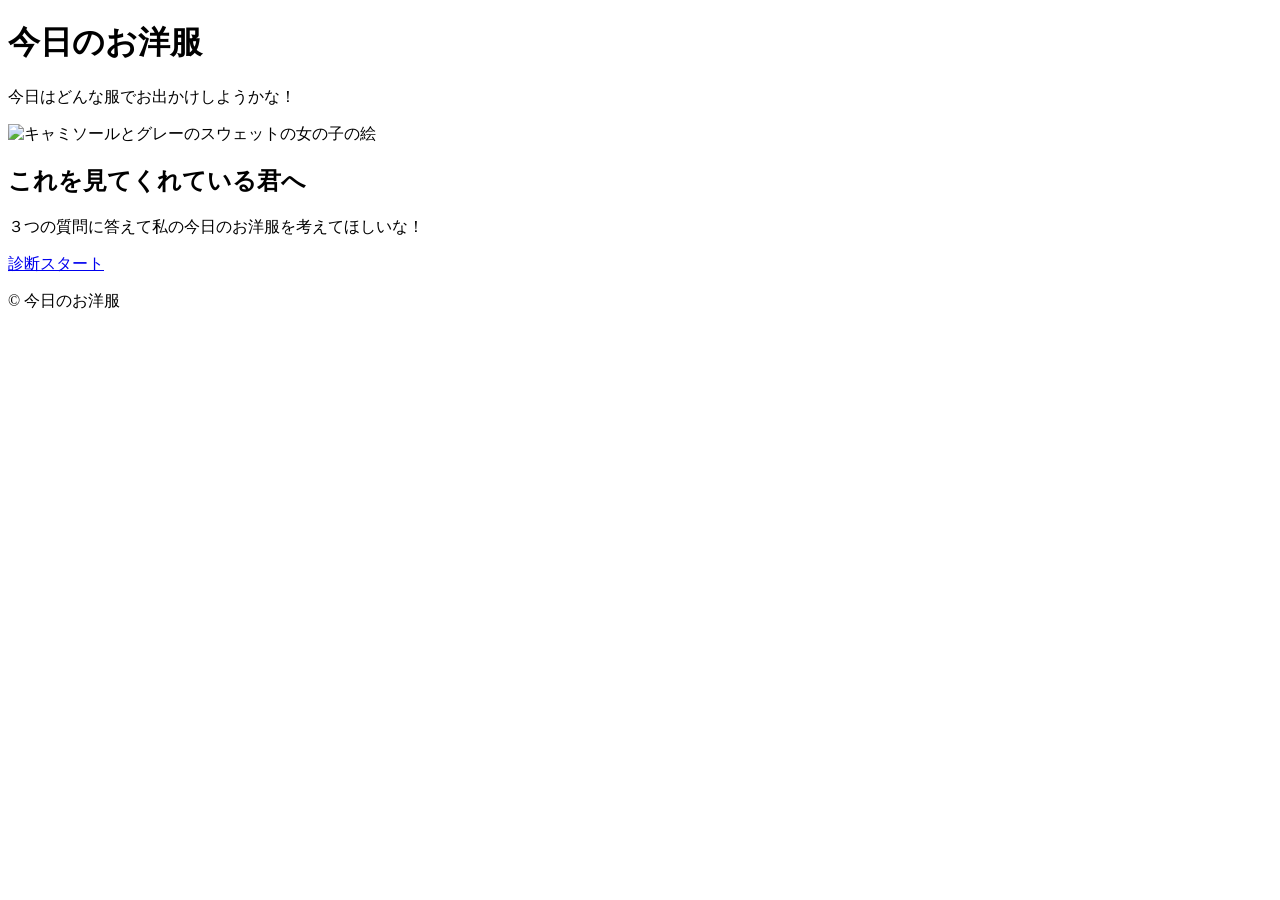
==== index.html @ 146e9564 "fast commit" ====
<!DOCTYPE html>
<html lang="en">
<head>
    <meta charset="UTF-8">
    <meta name="viewport" content="width=device-width, initial-scale=1.0">
    <meta name="robots" content="noindex, nofollow">
    <meta name="description" content="これはJavaScriptの課題作品です。">

    <title>今日のお洋服</title>
    <link rel="stylesheet" href="css/style.css">

</head>
<body>
    
<header>

    <h1> 今日のお洋服 </h1>
    <p>今日はどんな服でお出かけしようかな！</p>

</header>

<!--メイン画像 -->
<main>

    <section class ="main-visual">
        <img src ="images/　　　.jpg" alt ="キャミソールとグレーのスウェットの女の子の絵">

    </section>

    <!--診断開始-->

    <section class="start">

        <h2>これを見てくれている君へ</h2>
        <p>３つの質問に答えて私の今日のお洋服を考えてほしいな！</p>

        <a href="q1.html" class="start-button">
            診断スタート
        </a>
    </section>

    </main>

    <footer>
        <p>&copy; 今日のお洋服</p>
    </footer>

    
    <script src="js/script -01.js"></script>


</body>

</html>
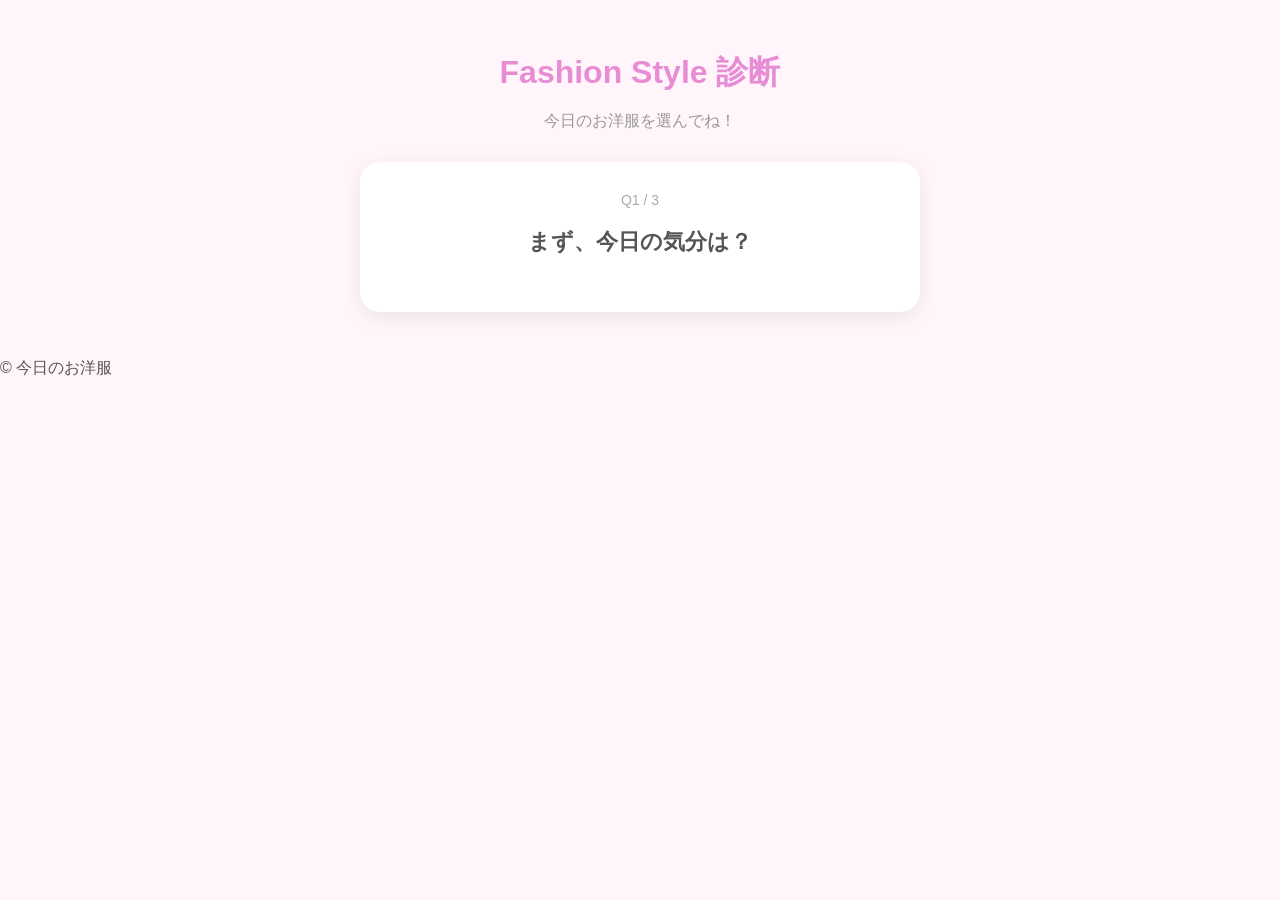
==== commit 32b4c4b2: "henkou" ====
--- a/index.html
+++ b/index.html
@@ -6,40 +6,63 @@
     <meta name="robots" content="noindex, nofollow">
     <meta name="description" content="これはJavaScriptの課題作品です。">
 
-    <title>今日のお洋服</title>
+    <title>Fashion Style 診断</title>
     <link rel="stylesheet" href="css/style.css">
 
 </head>
 <body>
     
-<header>
+<div class="container">
 
-    <h1> 今日のお洋服 </h1>
-    <p>今日はどんな服でお出かけしようかな！</p>
+    <h1> Fashion Style 診断 </h1>
+    <p class="sub-title">
+        今日のお洋服を選んでね！
+    </p>
 
-</header>
 
-<!--メイン画像 -->
-<main>
 
-    <section class ="main-visual">
-        <img src ="images/　　　.jpg" alt ="キャミソールとグレーのスウェットの女の子の絵">
+<!--診断画面 -->
+<div id="quiz" class="question">
 
-    </section>
+    <div id="progress" class="progress">
+     Q1 / 3
+     </div>
 
-    <!--診断開始-->
+     <h2 id="question-text">
+        まず、今日の気分は？
+     </h2>
 
-    <section class="start">
+     <div id="answers"></div>
 
-        <h2>これを見てくれている君へ</h2>
-        <p>３つの質問に答えて私の今日のお洋服を考えてほしいな！</p>
+     </div>
 
-        <a href="q1.html" class="start-button">
-            診断スタート
-        </a>
-    </section>
+<!--結果画面-->
+<div id="result" class="result hidden">
 
-    </main>
+<div id="result-icon" class="result-icon">
+    <!---リボンのアイコン挿入-->>
+</div>
+
+<p>あなたの結果は……</p>
+
+<div id="result-name" class="result-name">
+    ガーリー
+</div>
+
+<p id="result-description">
+    甘くて可愛い雰囲気が似合うタイプ  <!--文字横にハートのアイコン挿入-->>
+</p>
+
+<button class="restart-button" onclick="restartQuiz()">
+    もう一度診断する
+</button>
+
+</div>
+
+</div>
+
+
+
 
     <footer>
         <p>&copy; 今日のお洋服</p>
@@ -47,6 +70,7 @@
 
     
     <script src="js/script -01.js"></script>
+    <script src="js/script -02.js"></script>
 
 
 </body>
--- a/css/style.css
+++ b/css/style.css
@@ -0,0 +1,104 @@
+@charset "UTF-8";
+
+* {
+    box-sizing: border-box;
+}
+
+body {
+    margin: 0;
+    font-family: sans-serif;
+    background: #fff5fa;
+    color: #555;
+}
+
+.container {
+    max-width: 600px;
+    margin: 0 auto;
+    padding: 30px 20px;
+    text-align: center;
+}
+
+h1 {
+    color: #e88dd5;
+    margin-bottom: 10px;
+}
+
+.sub-title {
+    color: #999;
+    margin-bottom: 30px;
+}
+
+.question {
+    background: white;
+    border-radius: 20px;
+    padding: 30px 20px;
+    box-shadow: 0 5px 20px rgba(0,0,0,0.08);
+}
+
+.question-number {
+    color: #e88bb5;
+    font-weight: bold;
+    margin-bottom: 10px;
+}
+
+h2 {
+    font-size: 22px;
+    margin-bottom: 25px;
+}
+
+.answer-button {
+    display: block;
+    width: 100%;
+    padding: 16px;
+    margin: 12px 0;
+    border: 2px solid #f3b6d2;
+    border-radius: 15px;
+    background: #fff;
+    color: #555;
+    font-size: 16px;
+    cursor: pointer;
+    transition: 0.2s;
+}
+
+.answer-button:hover {
+    background: #fff0f7;
+    transform: translateY(-2px);
+}
+
+.result {
+    background: white;
+    border-radius: 20px;
+    padding: 35px 20px;
+    box-shadow: 0 5px 20px rgba(0,0,0,0.08);
+}
+
+.result-icon {
+    font-size: 50px;
+}
+
+.result-name {
+    font-size: 30px;
+    color: #e88dd5;
+    margin: 15px 0;
+}
+
+.restart-button {
+    border: none;
+    background: #e88bb5;
+    color:white;
+    padding: 15px 30px;
+    border-radius: 30px;
+    font-size: 16px;
+    cursor: pointer;
+    margin-top: 20px;
+}
+
+.hidden {
+    display: none;
+}
+
+.progress {
+    color: #aaa;
+    font-size: 14px;
+    margin-bottom: 15px;
+}
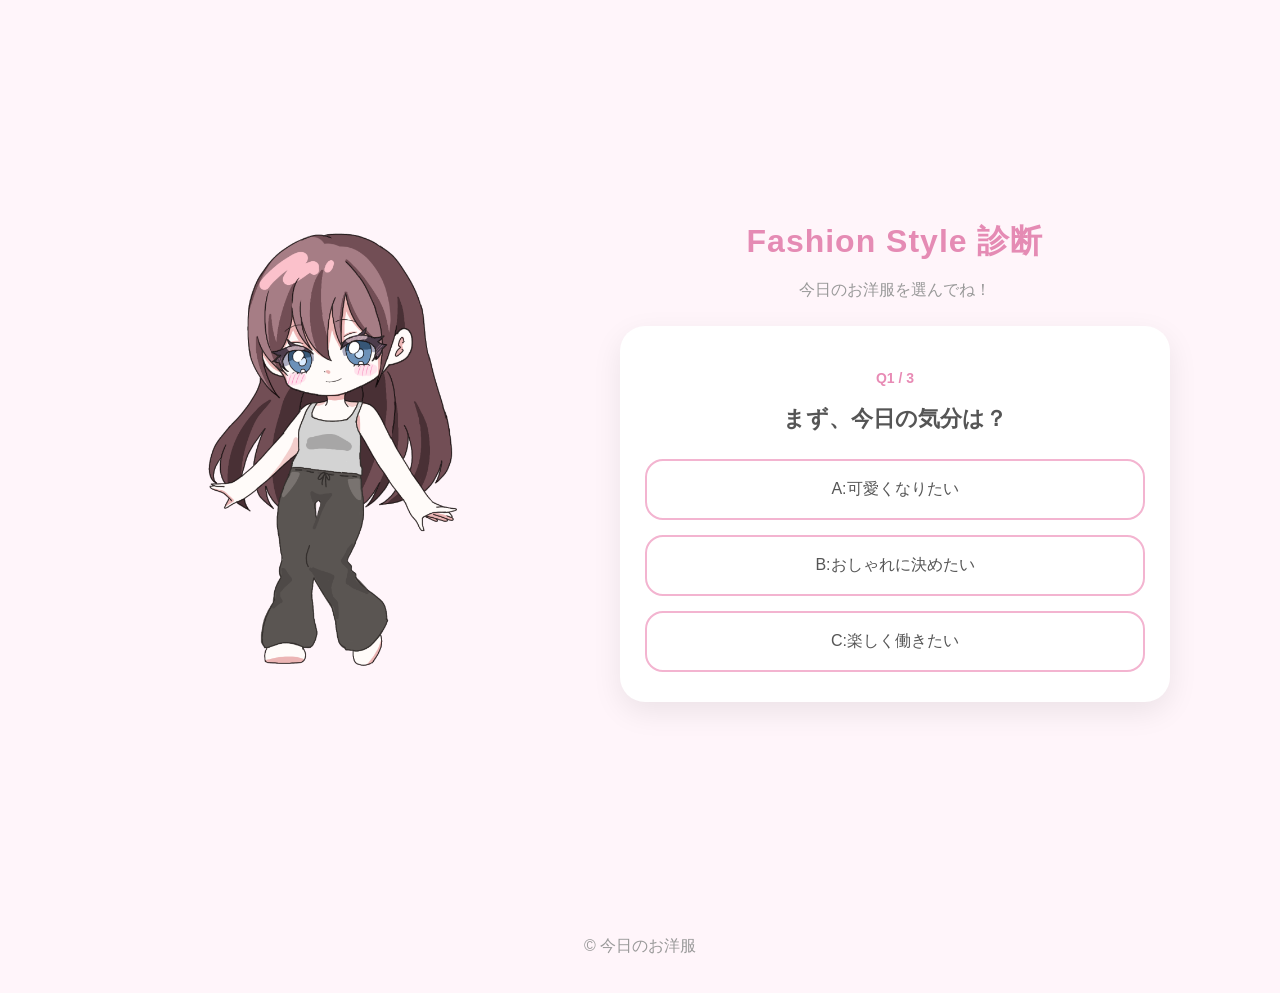
==== commit 497bf82a: "henkou" ====
--- a/index.html
+++ b/index.html
@@ -6,61 +6,81 @@
     <meta name="robots" content="noindex, nofollow">
     <meta name="description" content="これはJavaScriptの課題作品です。">
 
+    <link rel="stylesheet" href="css/style.css">
+    <link rel="stylesheet" href="https://cdnjs.cloudflare.com/ajax/libs/font-awesome/6.5.2/css/all.min.css">
+
     <title>Fashion Style 診断</title>
-    <link rel="stylesheet" href="css/style.css">
 
 </head>
 <body>
-    
-<div class="container">
 
+<main class="container">
+<!--左側女の子-->
+<div class="girl-area">
+
+<img id="girl-image" src="images/oyouhuku.png" alt="パジャマ姿">
+
+</div>
+
+<!--右側に診断-->
+<div class="content-area">
+    <header class="header">
     <h1> Fashion Style 診断 </h1>
     <p class="sub-title">
         今日のお洋服を選んでね！
     </p>
-
+    </header>
 
 
 <!--診断画面 -->
-<div id="quiz" class="question">
+<section id="quiz" class="quiz">
 
-    <div id="progress" class="progress">
+<div class="question">
+
+    <p id="progress" class="progress">
      Q1 / 3
-     </div>
+    </p>
 
      <h2 id="question-text">
         まず、今日の気分は？
      </h2>
 
-     <div id="answers"></div>
+     <div id="answers" class="answers"></div><!--class +-->
 
      </div>
 
+     </section>
+
 <!--結果画面-->
-<div id="result" class="result hidden">
+<section id="result" class="result hidden"><!--section-->
 
-<div id="result-icon" class="result-icon">
-    <!---リボンのアイコン挿入-->>
+
+<p>あなたの結果は……</p>
+
+<div id="result-icon" class="result-icon"><!---->
+    <!---リボンのアイコン挿入-->
 </div>
 
-<p>あなたの結果は……</p>
 
 <div id="result-name" class="result-name">
     ガーリー
 </div>
 
 <p id="result-description">
-    甘くて可愛い雰囲気が似合うタイプ  <!--文字横にハートのアイコン挿入-->>
+    甘くて可愛い雰囲気が似合うタイプ  <!--文字横にハートのアイコン挿入-->
 </p>
+
 
 <button class="restart-button" onclick="restartQuiz()">
     もう一度診断する
 </button>
 
-</div>
+</section>
 
 </div>
 
+
+</main>
 
 
 
@@ -68,10 +88,11 @@
         <p>&copy; 今日のお洋服</p>
     </footer>
 
-    
+
+
     <script src="js/script -01.js"></script>
     <script src="js/script -02.js"></script>
-
+    
 
 </body>
 
--- a/css/style.css
+++ b/css/style.css
@@ -11,94 +11,238 @@
     color: #555;
 }
 
+
+/*メイン*/
+
+
 .container {
-    max-width: 600px;
+    max-width: 1100px;
     margin: 0 auto;
-    padding: 30px 20px;
-    text-align: center;
-}
-
-h1 {
-    color: #e88dd5;
+    padding: 40px 20px;
+    display: flex;
+    gap: 50px;
+    align-items: center;
+    min-height: 100vh;
+}
+
+
+/*女の子を左に配置*/
+
+
+.girl-area {
+    width: 45%;
+    text-align: center;
+}
+
+/* 女の子の画像 */
+
+.girl-area img {
+    width: 100%;
+    max-width: 450px;
+    max-height: 650px;
+    object-fit: contain;
+}
+
+
+/*右側：診断*/
+
+
+.content-area {
+    width: 55%;
+    max-width: 550px;
+}
+
+
+/*タイトル*/
+
+
+.header {
+    text-align: center;
+    margin-bottom: 25px;
+}
+
+.header h1 {
+    color: #e58bb4;
+    font-size: 32px;
     margin-bottom: 10px;
-}
-
-.sub-title {
+    letter-spacing: 1px;
+}
+
+.header p {
     color: #999;
-    margin-bottom: 30px;
-}
+}
+
+/*診断画面*/
+
+
+.quiz {
+    background: white;
+    padding: 30px 25px;
+    border-radius: 25px;
+
+    /* ふんわりした影 */
+    box-shadow: 0 10px 30px rgba(0, 0, 0, 0.08);
+
+    text-align: center;
+}
+
+/* 質問 */
 
 .question {
-    background: white;
-    border-radius: 20px;
-    padding: 30px 20px;
-    box-shadow: 0 5px 20px rgba(0,0,0,0.08);
-}
-
-.question-number {
+    width: 100%;
+}
+
+.progress {
     color: #e88bb5;
+    font-size: 14px;
     font-weight: bold;
-    margin-bottom: 10px;
+    margin-bottom: 15px;
 }
 
 h2 {
+    color: #555;
     font-size: 22px;
     margin-bottom: 25px;
 }
 
+
+/*選択肢*/
+
+
+.answers {
+    display: flex;
+    flex-direction: column;
+    gap: 15px;
+}
+
 .answer-button {
-    display: block;
     width: 100%;
-    padding: 16px;
-    margin: 12px 0;
-    border: 2px solid #f3b6d2;
-    border-radius: 15px;
+    padding: 18px;
+
+    border-radius: 18px;
+    border: 2px solid #f3b4d0;
+
     background: #fff;
+
     color: #555;
     font-size: 16px;
+    font-weight: 500;
+
     cursor: pointer;
+
     transition: 0.2s;
 }
+
+/* マウスを乗せたとき */
 
 .answer-button:hover {
     background: #fff0f7;
+    border-color: #e88bb5;
     transform: translateY(-2px);
 }
+
+
+/*結果画面*/
+
 
 .result {
     background: white;
-    border-radius: 20px;
-    padding: 35px 20px;
-    box-shadow: 0 5px 20px rgba(0,0,0,0.08);
-}
+
+    padding: 40px 25px;
+
+    border-radius: 25px;
+
+    text-align: center;
+
+    box-shadow: 0 10px 30px rgba(0, 0, 0, 0.08);
+}
+
+/* 結果のアイコン */
 
 .result-icon {
-    font-size: 50px;
-}
+    font-size: 55px;
+    margin-bottom: 10px;
+}
+
+/* 結果の名前 */
 
 .result-name {
-    font-size: 30px;
-    color: #e88dd5;
+    color: #e58bb4;
+    font-size: 32px;
+    font-weight: bold;
+
     margin: 15px 0;
 }
 
+/* 結果の説明 */
+
+#result-description {
+    color: #777;
+    line-height: 1.8;
+}
+
+/*もう一度診断するボタン*/
+
 .restart-button {
+    margin-top: 20px;
+
+    padding: 15px 30px;
+
     border: none;
+    border-radius: 30px;
+
     background: #e88bb5;
-    color:white;
-    padding: 15px 30px;
-    border-radius: 30px;
+    color: white;
+
     font-size: 16px;
+    font-weight: bold;
+
     cursor: pointer;
-    margin-top: 20px;
-}
+
+    transition: 0.2s;
+}
+
+.restart-button:hover {
+    background: #df78a6;
+    transform: translateY(-2px);
+}
+
+/*非表示*/
+
 
 .hidden {
     display: none;
 }
 
-.progress {
-    color: #aaa;
-    font-size: 14px;
-    margin-bottom: 15px;
+/*フッター*/
+
+footer {
+    text-align: center;
+    color: #999;
+    padding: 20px;
+}
+
+
+/*スマホ対応*/
+
+@media (max-width: 700px) {
+
+    .container {
+        flex-direction: column;
+        padding-top: 20px;
+    }
+
+    .girl-area {
+        width: 100%;
+        order: 1;
+    }
+
+    .girl-area img {
+        max-height: 350px;
+    }
+
+    .content-area {
+        width: 100%;
+        order: 2;
+    }
 }
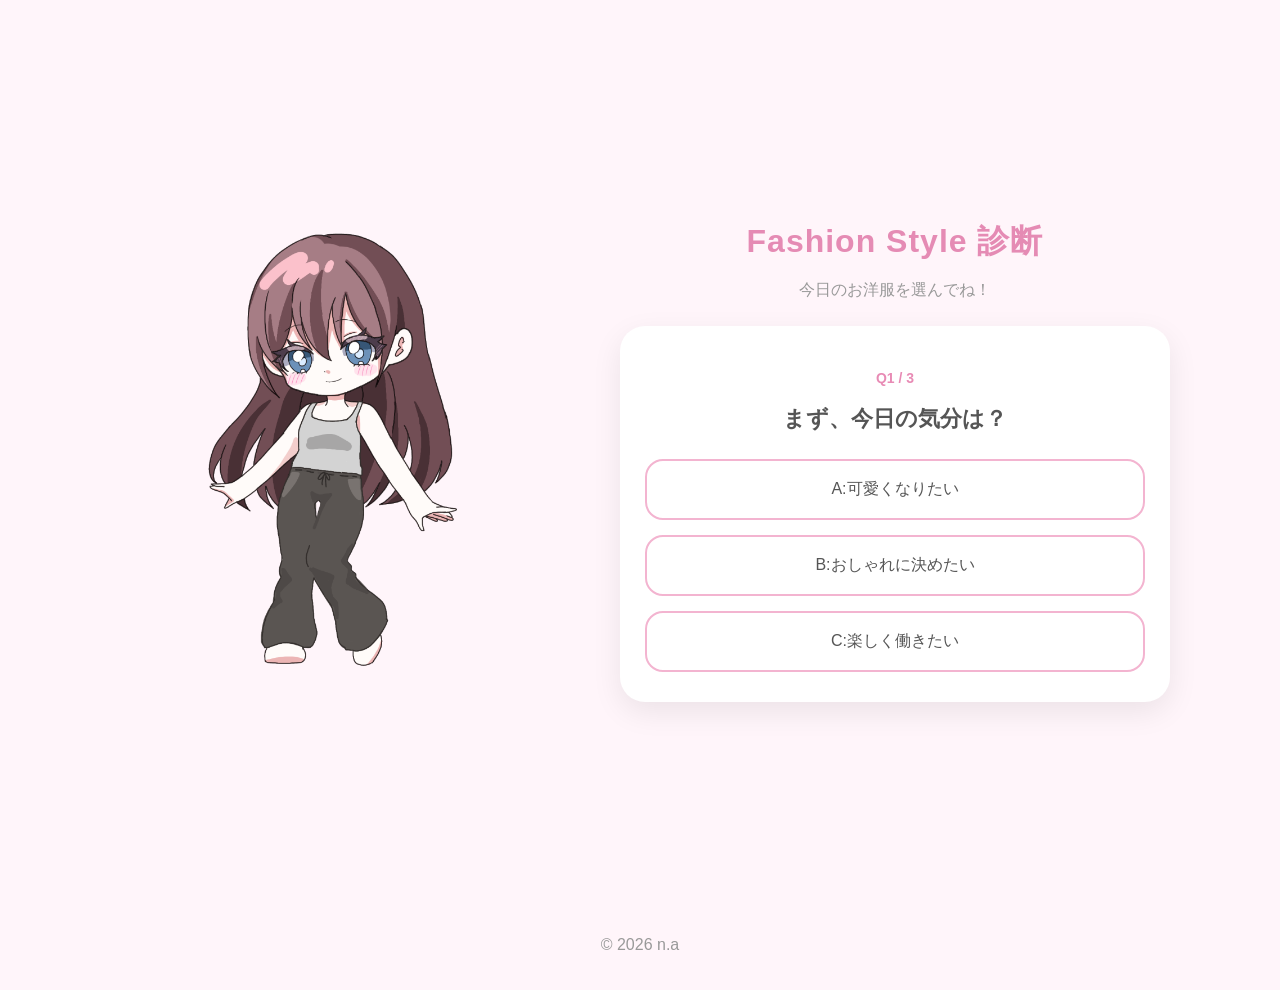
==== commit 542f7516: "henkou" ====
--- a/index.html
+++ b/index.html
@@ -85,7 +85,7 @@
 
 
     <footer>
-        <p>&copy; 今日のお洋服</p>
+        <p>&copy; 2026 n.a</p>
     </footer>
 
 
--- a/css/style.css
+++ b/css/style.css
@@ -162,6 +162,7 @@
 .result-icon {
     font-size: 55px;
     margin-bottom: 10px;
+    color: #e88bb5;
 }
 
 /* 結果の名前 */
